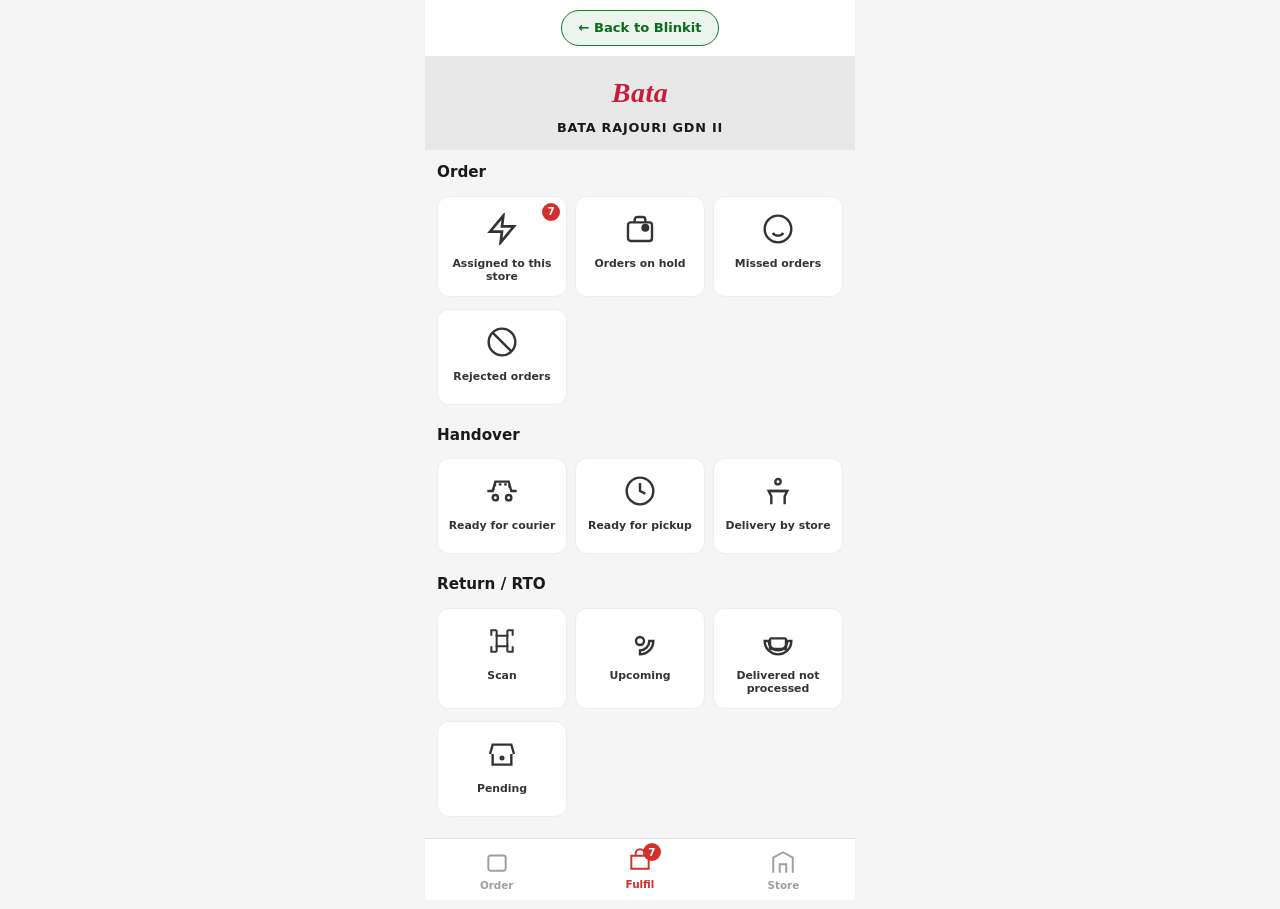
==== omuni-store/index.html @ cfdcaa96 "added store fulfillment" ====
<!DOCTYPE html>
<html lang="en">
<head>
  <meta charset="UTF-8" />
  <meta name="viewport" content="width=device-width, initial-scale=1, viewport-fit=cover" />
  <meta name="theme-color" content="#c62828" />
  <title>Omuni Store — Fulfil</title>
  <link rel="stylesheet" href="omuni-app.css" />
</head>
<body class="omuni-app omuni-app--home">
  <p class="omuni-back-blinkit">
    <a href="../index.html" class="omuni-back-blinkit__link">← Back to Blinkit</a>
  </p>
  <div class="omuni-home-brand">
    <p class="omuni-home-brand__logo">Bata</p>
    <p class="omuni-home-brand__store">BATA RAJOURI GDN II</p>
  </div>

  <main class="omuni-home-main">
    <section class="omuni-section" aria-labelledby="sec-order">
      <h2 class="omuni-section__title" id="sec-order">Order</h2>
      <div class="omuni-icon-grid">
        <a href="assigned.html" class="omuni-icon-tile">
          <span class="omuni-badge" aria-label="7 pending">7</span>
          <span class="omuni-icon-tile__glyph" aria-hidden="true">
            <svg viewBox="0 0 24 24" fill="none" stroke="currentColor" stroke-width="2"><path d="M13 2L3 14h9l-1 8 10-12h-9l1-8z"/></svg>
          </span>
          <span class="omuni-icon-tile__label">Assigned to this store</span>
        </a>
        <div class="omuni-icon-tile" role="button" tabindex="0">
          <span class="omuni-icon-tile__glyph" aria-hidden="true">
            <svg viewBox="0 0 24 24" fill="none" stroke="currentColor" stroke-width="1.8"><rect x="3" y="7" width="18" height="14" rx="2"/><path d="M8 7V5a2 2 0 012-2h4a2 2 0 012 2v2"/><circle cx="16" cy="11" r="3" fill="currentColor" stroke="none"/></svg>
          </span>
          <span class="omuni-icon-tile__label">Orders on hold</span>
        </div>
        <div class="omuni-icon-tile" role="button" tabindex="0">
          <span class="omuni-icon-tile__glyph" aria-hidden="true">
            <svg viewBox="0 0 24 24" fill="none" stroke="currentColor" stroke-width="1.8"><circle cx="12" cy="12" r="10"/><path d="M8 15s1.5 2 4 2 4-2 4-2M9 9h.01M15 9h.01"/></svg>
          </span>
          <span class="omuni-icon-tile__label">Missed orders</span>
        </div>
        <div class="omuni-icon-tile" role="button" tabindex="0">
          <span class="omuni-icon-tile__glyph" aria-hidden="true">
            <svg viewBox="0 0 24 24" fill="none" stroke="currentColor" stroke-width="1.8"><circle cx="12" cy="12" r="10"/><path d="M4.93 4.93l14.14 14.14"/></svg>
          </span>
          <span class="omuni-icon-tile__label">Rejected orders</span>
        </div>
      </div>
    </section>

    <section class="omuni-section" aria-labelledby="sec-handover">
      <h2 class="omuni-section__title" id="sec-handover">Handover</h2>
      <div class="omuni-icon-grid">
        <div class="omuni-icon-tile" role="button" tabindex="0">
          <span class="omuni-icon-tile__glyph" aria-hidden="true">
            <svg viewBox="0 0 24 24" fill="none" stroke="currentColor" stroke-width="1.8"><path d="M1 12h4l2-7h10l2 7h4"/><circle cx="7" cy="17" r="2"/><circle cx="17" cy="17" r="2"/><path d="M5 12l2-5h10l2 5" stroke-dasharray="2 2"/></svg>
          </span>
          <span class="omuni-icon-tile__label">Ready for courier</span>
        </div>
        <div class="omuni-icon-tile" role="button" tabindex="0">
          <span class="omuni-icon-tile__glyph" aria-hidden="true">
            <svg viewBox="0 0 24 24" fill="none" stroke="currentColor" stroke-width="1.8"><circle cx="12" cy="12" r="10"/><path d="M12 6v6l4 2"/></svg>
          </span>
          <span class="omuni-icon-tile__label">Ready for pickup</span>
        </div>
        <div class="omuni-icon-tile" role="button" tabindex="0">
          <span class="omuni-icon-tile__glyph" aria-hidden="true">
            <svg viewBox="0 0 24 24" fill="none" stroke="currentColor" stroke-width="1.8"><circle cx="12" cy="5" r="2"/><path d="M7 22v-6l-2-4h14l-2 4v6"/><path d="M5 12h14"/></svg>
          </span>
          <span class="omuni-icon-tile__label">Delivery by store</span>
        </div>
      </div>
    </section>

    <section class="omuni-section" aria-labelledby="sec-return">
      <h2 class="omuni-section__title" id="sec-return">Return / RTO</h2>
      <div class="omuni-icon-grid">
        <div class="omuni-icon-tile" role="button" tabindex="0">
          <span class="omuni-icon-tile__glyph" aria-hidden="true">
            <svg viewBox="0 0 24 24" fill="none" stroke="currentColor" stroke-width="1.5"><path d="M4 8V4h4M20 8V4h-4M4 16v4h4M20 16v4h-4"/><path d="M7 8h10M7 16h10M8 4v16M16 4v16"/></svg>
          </span>
          <span class="omuni-icon-tile__label">Scan</span>
        </div>
        <div class="omuni-icon-tile" role="button" tabindex="0">
          <span class="omuni-icon-tile__glyph" aria-hidden="true">
            <svg viewBox="0 0 24 24" fill="none" stroke="currentColor" stroke-width="1.8"><path d="M12 22a10 10 0 0010-10h-3a7 7 0 01-7 7v3z"/><circle cx="12" cy="12" r="3"/></svg>
          </span>
          <span class="omuni-icon-tile__label">Upcoming</span>
        </div>
        <div class="omuni-icon-tile" role="button" tabindex="0">
          <span class="omuni-icon-tile__glyph" aria-hidden="true">
            <svg viewBox="0 0 24 24" fill="none" stroke="currentColor" stroke-width="1.8"><path d="M12 22a10 10 0 01-10-10h3a7 7 0 0014 0h3a10 10 0 01-10 10z"/><rect x="6" y="10" width="12" height="8" rx="1"/></svg>
          </span>
          <span class="omuni-icon-tile__label">Delivered not processed</span>
        </div>
        <div class="omuni-icon-tile" role="button" tabindex="0">
          <span class="omuni-icon-tile__glyph" aria-hidden="true">
            <svg viewBox="0 0 24 24" fill="none" stroke="currentColor" stroke-width="1.8"><path d="M3 12l2-7h14l2 7M5 12v8h14v-8"/><circle cx="12" cy="15" r="1"/></svg>
          </span>
          <span class="omuni-icon-tile__label">Pending</span>
        </div>
      </div>
    </section>
  </main>

  <nav class="omuni-bottom-nav" aria-label="Main">
    <button type="button" class="omuni-bottom-nav__item">
      <span class="omuni-bottom-nav__icon" aria-hidden="true">
        <svg viewBox="0 0 24 24" width="26" height="26" fill="none" stroke="currentColor" stroke-width="1.8"><rect x="4" y="6" width="16" height="14" rx="2"/></svg>
      </span>
      Order
    </button>
    <a href="index.html" class="omuni-bottom-nav__item omuni-bottom-nav__item--active">
      <span class="omuni-bottom-nav__icon" aria-hidden="true">
        <span class="omuni-bottom-nav__badge omuni-badge">7</span>
        <svg viewBox="0 0 24 24" width="26" height="26" fill="none" stroke="currentColor" stroke-width="1.8"><path d="M4 8h16v12H4z"/><path d="M8 8V6a4 4 0 018 0v2"/></svg>
      </span>
      Fulfil
    </a>
    <button type="button" class="omuni-bottom-nav__item">
      <span class="omuni-bottom-nav__icon" aria-hidden="true">
        <svg viewBox="0 0 24 24" width="26" height="26" fill="none" stroke="currentColor" stroke-width="1.8"><path d="M3 22V8l9-5 9 5v14"/><path d="M9 22v-8h6v8"/></svg>
      </span>
      Store
    </button>
  </nav>
</body>
</html>
---- omuni-store/omuni-app.css ----
/* Omuni store fulfillment — mobile app UI (not Blinkit) */
:root {
  --omuni-red: #d32f2f;
  --omuni-red-dark: #b71c1c;
  --omuni-header-red: #c62828;
  --omuni-bg: #f5f5f5;
  --omuni-card: #ffffff;
  --omuni-text: #1a1a1a;
  --omuni-muted: #757575;
  --omuni-label: #9e9e9e;
  --omuni-orange: #e65100;
  --omuni-timer-green: #2e7d32;
  --omuni-bata-red: #c41e3a;
  --omuni-safe-bottom: env(safe-area-inset-bottom, 0px);
  --omuni-nav-h: 56px;
  font-family: system-ui, -apple-system, "Segoe UI", Roboto, "Helvetica Neue", Arial, sans-serif;
}

*,
*::before,
*::after {
  box-sizing: border-box;
}

html {
  -webkit-text-size-adjust: 100%;
}

body.omuni-app {
  margin: 0;
  min-height: 100vh;
  min-height: 100dvh;
  background: var(--omuni-bg);
  color: var(--omuni-text);
  font-size: 15px;
  line-height: 1.4;
  max-width: 430px;
  margin-left: auto;
  margin-right: auto;
}

.omuni-back-blinkit {
  margin: 0;
  padding: 10px 16px;
  text-align: center;
  background: #fff;
  border-bottom: 1px solid #e8e8e8;
}

.omuni-back-blinkit__link {
  display: inline-flex;
  align-items: center;
  justify-content: center;
  gap: 4px;
  padding: 8px 16px;
  border-radius: 999px;
  border: 1px solid #0c831f;
  background: rgba(12, 131, 31, 0.08);
  color: #0a6b19;
  font-size: 0.82rem;
  font-weight: 700;
  text-decoration: none;
}

.omuni-back-blinkit__link:active {
  background: rgba(12, 131, 31, 0.14);
}

a {
  color: inherit;
  text-decoration: none;
}

/* ----- App header (red) ----- */
.omuni-app-header {
  position: sticky;
  top: 0;
  z-index: 50;
  display: flex;
  align-items: center;
  justify-content: space-between;
  gap: 8px;
  min-height: 52px;
  padding: 10px 12px;
  background: var(--omuni-header-red);
  color: #fff;
}

.omuni-app-header__back {
  display: flex;
  align-items: center;
  justify-content: center;
  width: 40px;
  height: 40px;
  margin: -8px 0 -8px -4px;
  border: none;
  background: transparent;
  color: #fff;
  cursor: pointer;
  border-radius: 8px;
}

.omuni-app-header__back:hover {
  background: rgba(255, 255, 255, 0.12);
}

.omuni-app-header__title {
  flex: 1;
  margin: 0;
  font-size: 1rem;
  font-weight: 700;
  text-align: center;
  line-height: 1.25;
}

.omuni-app-header__actions {
  display: flex;
  align-items: center;
  gap: 4px;
}

.omuni-app-header__icon-btn {
  display: flex;
  align-items: center;
  justify-content: center;
  width: 40px;
  height: 40px;
  border: none;
  background: transparent;
  color: #fff;
  cursor: pointer;
  border-radius: 8px;
}

.omuni-app-header__icon-btn:hover {
  background: rgba(255, 255, 255, 0.12);
}

/* ----- Home: brand bar ----- */
.omuni-home-brand {
  background: #e8e8e8;
  padding: 16px 16px 14px;
  text-align: center;
}

.omuni-home-brand__logo {
  margin: 0 0 6px;
  font-family: Georgia, "Times New Roman", serif;
  font-size: 1.75rem;
  font-weight: 700;
  font-style: italic;
  color: var(--omuni-bata-red);
  letter-spacing: 0.02em;
}

.omuni-home-brand__store {
  margin: 0;
  font-size: 0.8rem;
  font-weight: 700;
  letter-spacing: 0.06em;
  color: var(--omuni-text);
}

/* ----- Home: sections ----- */
.omuni-home-main {
  padding: 12px 12px calc(var(--omuni-nav-h) + var(--omuni-safe-bottom) + 16px);
}

.omuni-section {
  margin-bottom: 20px;
}

.omuni-section__title {
  margin: 0 0 12px;
  font-size: 0.95rem;
  font-weight: 800;
  color: var(--omuni-text);
}

.omuni-icon-grid {
  display: grid;
  grid-template-columns: repeat(3, 1fr);
  gap: 12px 8px;
}

.omuni-icon-tile {
  display: flex;
  flex-direction: column;
  align-items: center;
  text-align: center;
  padding: 12px 6px;
  background: var(--omuni-card);
  border-radius: 12px;
  border: 1px solid #eee;
  min-height: 96px;
  position: relative;
  transition: background 0.15s ease;
}

.omuni-icon-tile:active {
  background: #fafafa;
}

.omuni-icon-tile__glyph {
  width: 40px;
  height: 40px;
  margin-bottom: 8px;
  display: flex;
  align-items: center;
  justify-content: center;
  color: #333;
}

.omuni-icon-tile__glyph svg {
  width: 32px;
  height: 32px;
}

.omuni-icon-tile__label {
  font-size: 0.68rem;
  font-weight: 600;
  line-height: 1.25;
  color: #333;
}

.omuni-badge {
  position: absolute;
  top: 6px;
  right: 6px;
  min-width: 18px;
  height: 18px;
  padding: 0 5px;
  border-radius: 999px;
  background: var(--omuni-red);
  color: #fff;
  font-size: 0.65rem;
  font-weight: 800;
  display: flex;
  align-items: center;
  justify-content: center;
}

/* ----- Bottom nav ----- */
.omuni-bottom-nav {
  position: fixed;
  left: 50%;
  transform: translateX(-50%);
  bottom: 0;
  width: 100%;
  max-width: 430px;
  display: flex;
  justify-content: space-around;
  align-items: stretch;
  min-height: var(--omuni-nav-h);
  padding-bottom: var(--omuni-safe-bottom);
  background: #fff;
  border-top: 1px solid #e0e0e0;
  z-index: 100;
}

.omuni-bottom-nav__item {
  flex: 1;
  display: flex;
  flex-direction: column;
  align-items: center;
  justify-content: center;
  gap: 4px;
  padding: 8px 4px;
  font-size: 0.65rem;
  font-weight: 600;
  color: #9e9e9e;
  border: none;
  background: transparent;
  cursor: pointer;
  font-family: inherit;
}

.omuni-bottom-nav__item--active {
  color: var(--omuni-red);
}

.omuni-bottom-nav__item--active .omuni-bottom-nav__icon {
  color: var(--omuni-red);
}

.omuni-bottom-nav__icon {
  position: relative;
  width: 26px;
  height: 26px;
  color: #9e9e9e;
}

.omuni-bottom-nav__item--active .omuni-bottom-nav__icon {
  position: relative;
}

.omuni-bottom-nav__item--active .omuni-bottom-nav__badge {
  position: absolute;
  top: -4px;
  right: -8px;
}

/* ----- Assigned list ----- */
.omuni-page {
  padding-bottom: calc(16px + var(--omuni-safe-bottom));
  min-height: 100vh;
  min-height: 100dvh;
  background: #fff;
}

.omuni-summary-row {
  display: flex;
  justify-content: space-between;
  align-items: center;
  padding: 12px 16px;
  background: #fff;
  border-bottom: 1px solid #e8e8e8;
  font-weight: 700;
  font-size: 0.9rem;
}

.omuni-assigned-list {
  list-style: none;
  margin: 0;
  padding: 0;
}

.omuni-assigned-list > li {
  margin: 0;
}

.omuni-consignment-card {
  display: grid;
  grid-template-columns: 72px 1fr 1fr;
  gap: 10px 12px;
  padding: 16px;
  border-bottom: 1px solid #f0f0f0;
  background: #fff;
  align-items: start;
}

.omuni-consignment-card--hyperlocal {
  border: 2px solid #f9a825;
  border-radius: 12px;
  border-bottom: 2px solid #f9a825;
  margin: 12px 12px 16px;
  box-shadow: 0 0 0 1px rgba(249, 168, 37, 0.35), 0 2px 8px rgba(249, 168, 37, 0.15);
  background: linear-gradient(180deg, #fffef5 0%, #fff 100%);
}

.omuni-field__value--type {
  color: #f57f17;
  font-weight: 800;
}

.omuni-consignment-card:active {
  background: #fafafa;
}

.omuni-consignment-card__thumb {
  width: 72px;
  height: 72px;
  border-radius: 8px;
  object-fit: cover;
  background: #f5f5f5;
  grid-row: 1 / -1;
  align-self: start;
}

a.omuni-consignment-card {
  cursor: pointer;
  text-decoration: none;
  color: inherit;
}

.omuni-consignment-card__col {
  display: flex;
  flex-direction: column;
  gap: 10px;
  min-width: 0;
}

.omuni-field__label {
  display: block;
  font-size: 0.65rem;
  color: var(--omuni-label);
  text-transform: capitalize;
  margin-bottom: 2px;
}

.omuni-field__value {
  font-size: 0.78rem;
  font-weight: 700;
  word-break: break-all;
}

.omuni-status {
  color: var(--omuni-orange);
  font-weight: 800;
  font-size: 0.78rem;
}

.omuni-timer {
  display: flex;
  gap: 6px;
  align-items: flex-end;
  margin-top: 4px;
}

.omuni-timer__unit {
  display: flex;
  flex-direction: column;
  align-items: center;
  gap: 4px;
}

.omuni-timer__box {
  min-width: 36px;
  padding: 6px 4px;
  border-radius: 6px;
  background: var(--omuni-timer-green);
  color: #fff;
  font-size: 0.85rem;
  font-weight: 800;
  text-align: center;
}

.omuni-timer__cap {
  font-size: 0.6rem;
  color: var(--omuni-muted);
  text-transform: lowercase;
}

.omuni-sla-label {
  font-size: 0.6rem;
  color: var(--omuni-muted);
  margin-bottom: 4px;
}

/* ----- Process consignment ----- */
.omuni-process-meta {
  padding: 16px;
  display: grid;
  grid-template-columns: 1fr 1fr;
  gap: 14px 16px;
  background: #fff;
}

.omuni-process-row {
  grid-column: 1 / -1;
}

.omuni-ordered-by {
  font-weight: 800;
  font-size: 1.15rem;
  letter-spacing: -0.03em;
  color: #9c27b0;
  font-style: italic;
}

.omuni-value-block {
  margin-top: 8px;
}

.omuni-value-block__hint {
  font-size: 0.75rem;
  color: var(--omuni-red);
  font-weight: 600;
}

.omuni-value-block__amount {
  font-size: 1.5rem;
  font-weight: 800;
  margin-top: 2px;
}

.omuni-product-card {
  margin: 0 16px 16px;
  padding: 14px;
  background: #fafafa;
  border-radius: 12px;
  border: 1px solid #eee;
  display: grid;
  grid-template-columns: 80px 1fr;
  gap: 12px;
}

.omuni-product-card__thumb {
  width: 80px;
  height: 80px;
  border-radius: 8px;
  object-fit: cover;
  background: #fff;
}

.omuni-product-card__brand {
  font-size: 0.7rem;
  color: var(--omuni-muted);
  margin-bottom: 4px;
}

.omuni-product-card__name {
  font-size: 0.82rem;
  font-weight: 800;
  line-height: 1.3;
  margin: 0 0 12px;
}

.omuni-attr-grid {
  display: grid;
  grid-template-columns: 1fr 1fr;
  gap: 8px 12px;
  font-size: 0.72rem;
}

.omuni-attr-grid span:first-child {
  color: var(--omuni-label);
}

.omuni-attr-grid span:nth-child(2) {
  font-weight: 700;
}

.omuni-actions {
  padding: 16px;
  padding-bottom: calc(16px + var(--omuni-safe-bottom));
  display: flex;
  flex-direction: column;
  gap: 12px;
}

.omuni-btn {
  display: block;
  width: 100%;
  padding: 14px 16px;
  border-radius: 8px;
  font-size: 0.95rem;
  font-weight: 800;
  font-family: inherit;
  text-align: center;
  border: none;
  cursor: pointer;
  letter-spacing: 0.02em;
}

.omuni-btn--primary {
  background: var(--omuni-red);
  color: #fff;
}

.omuni-btn--primary:active {
  filter: brightness(0.95);
}

.omuni-btn--secondary {
  background: #fff;
  color: var(--omuni-text);
  border: 1px solid #1a1a1a;
}

.omuni-btn--secondary:active {
  background: #f5f5f5;
}

.omuni-process-timer-row {
  display: flex;
  flex-wrap: wrap;
  align-items: flex-end;
  gap: 12px;
  margin-bottom: 8px;
}

a.omuni-btn {
  text-decoration: none;
  box-sizing: border-box;
}

/* ----- Scan to accept (barcode) ----- */
body.omuni-scan {
  max-width: 430px;
  margin-left: auto;
  margin-right: auto;
  min-height: 100vh;
  min-height: 100dvh;
  display: flex;
  flex-direction: column;
}

.omuni-scan__wrap {
  flex: 1;
  display: flex;
  flex-direction: column;
  min-height: 0;
}

.omuni-scan-header {
  flex-shrink: 0;
  display: flex;
  align-items: center;
  justify-content: space-between;
  gap: 8px;
  min-height: 52px;
  padding: 10px 12px;
}

.omuni-scan--camera .omuni-scan-header {
  background: #000;
}

.omuni-scan--manual .omuni-scan-header {
  background: #fff;
}

.omuni-scan-header__back {
  display: flex;
  align-items: center;
  justify-content: center;
  width: 40px;
  height: 40px;
  margin: -8px 0 -8px -4px;
  border: none;
  background: transparent;
  color: var(--omuni-header-red);
  border-radius: 8px;
}

.omuni-scan-header__back:active {
  opacity: 0.85;
}

.omuni-scan-header__spacer {
  flex: 1;
}

.omuni-scan-header__icon-btn {
  display: flex;
  align-items: center;
  justify-content: center;
  width: 40px;
  height: 40px;
  border: none;
  background: transparent;
  color: var(--omuni-header-red);
  border-radius: 8px;
  cursor: pointer;
}

.omuni-scan-header__icon-btn:active {
  opacity: 0.85;
}

.omuni-scan-tabs {
  flex-shrink: 0;
  display: flex;
  justify-content: stretch;
  padding: 8px 16px 16px;
  gap: 8px;
}

.omuni-scan--camera .omuni-scan-tabs {
  background: #000;
}

.omuni-scan--manual .omuni-scan-tabs {
  background: #fff;
}

.omuni-scan-tab {
  flex: 1;
  display: flex;
  flex-direction: column;
  align-items: center;
  justify-content: flex-start;
  gap: 8px;
  padding: 12px 8px;
  border: none;
  background: transparent;
  font-family: inherit;
  cursor: pointer;
  border-radius: 8px;
}

.omuni-scan-tab__icon {
  width: 36px;
  height: 36px;
  display: flex;
  align-items: center;
  justify-content: center;
}

.omuni-scan-tab__icon svg {
  width: 32px;
  height: 32px;
}

.omuni-scan-tab__label {
  font-size: 0.8rem;
  font-weight: 600;
  line-height: 1.2;
}

.omuni-scan--camera .omuni-scan-tab[data-scan-mode="camera"] .omuni-scan-tab__label {
  color: var(--omuni-header-red);
  font-weight: 800;
}

.omuni-scan--camera .omuni-scan-tab[data-scan-mode="camera"] .omuni-scan-tab__icon {
  color: var(--omuni-header-red);
}

.omuni-scan--camera .omuni-scan-tab[data-scan-mode="manual"] .omuni-scan-tab__label {
  color: #fff;
  font-weight: 600;
}

.omuni-scan--camera .omuni-scan-tab[data-scan-mode="manual"] .omuni-scan-tab__icon {
  color: #fff;
}

.omuni-scan--manual .omuni-scan-tab[data-scan-mode="manual"] .omuni-scan-tab__label {
  color: var(--omuni-header-red);
  font-weight: 800;
}

.omuni-scan--manual .omuni-scan-tab[data-scan-mode="manual"] .omuni-scan-tab__icon {
  color: var(--omuni-header-red);
}

.omuni-scan--manual .omuni-scan-tab[data-scan-mode="camera"] .omuni-scan-tab__label {
  color: #1a1a1a;
  font-weight: 600;
}

.omuni-scan--manual .omuni-scan-tab[data-scan-mode="camera"] .omuni-scan-tab__icon {
  color: #1a1a1a;
}

.omuni-scan-panel {
  flex: 1;
  display: none;
  flex-direction: column;
  min-height: 0;
}

.omuni-scan-panel.is-active {
  display: flex;
}

.omuni-scan--camera {
  background: #000;
  color: #fff;
}

.omuni-scan--manual {
  background: #fff;
  color: #1a1a1a;
}

.omuni-scan-viewport {
  flex: 1;
  min-height: 240px;
  margin: 0 16px;
  background: #0a0a0a;
  border-radius: 4px;
}

.omuni-scan-hint {
  flex-shrink: 0;
  padding: 24px 20px calc(24px + var(--omuni-safe-bottom));
  text-align: center;
  font-size: 0.95rem;
  font-weight: 600;
  color: #fff;
}

.omuni-scan-manual-body {
  flex: 1;
  display: flex;
  flex-direction: column;
  align-items: center;
  padding: 24px 20px calc(32px + var(--omuni-safe-bottom));
  gap: 28px;
}

.omuni-scan-barcode-row {
  display: flex;
  align-items: center;
  justify-content: center;
  gap: 12px;
}

.omuni-scan-barcode {
  display: block;
  height: 72px;
  width: auto;
  max-width: 100%;
}

.omuni-scan-help {
  flex-shrink: 0;
  width: 28px;
  height: 28px;
  border: none;
  border-radius: 50%;
  background: #e0e0e0;
  color: #757575;
  font-size: 0.95rem;
  font-weight: 700;
  line-height: 1;
  cursor: pointer;
  font-family: inherit;
}

.omuni-scan-help:active {
  background: #d0d0d0;
}

.omuni-scan-manual-form {
  width: 100%;
  max-width: 360px;
  display: flex;
  align-items: center;
  gap: 12px;
  border-bottom: 2px solid #1a1a1a;
  padding-bottom: 6px;
}

.omuni-scan-manual-input {
  flex: 1;
  border: none;
  background: transparent;
  font-size: 1rem;
  font-family: inherit;
  outline: none;
  min-width: 0;
  padding: 8px 0;
}

.omuni-scan-manual-input::placeholder {
  color: #bdbdbd;
  font-weight: 400;
}

.omuni-scan-manual-submit {
  flex-shrink: 0;
  width: 44px;
  height: 44px;
  border-radius: 50%;
  border: none;
  background: #e0e0e0;
  color: #9e9e9e;
  display: flex;
  align-items: center;
  justify-content: center;
  cursor: not-allowed;
  font-family: inherit;
  transition: background 0.15s ease, color 0.15s ease;
}

.omuni-scan-manual-submit:not(:disabled) {
  background: var(--omuni-red);
  color: #fff;
  cursor: pointer;
}

.omuni-scan-manual-submit:not(:disabled):active {
  filter: brightness(0.95);
}
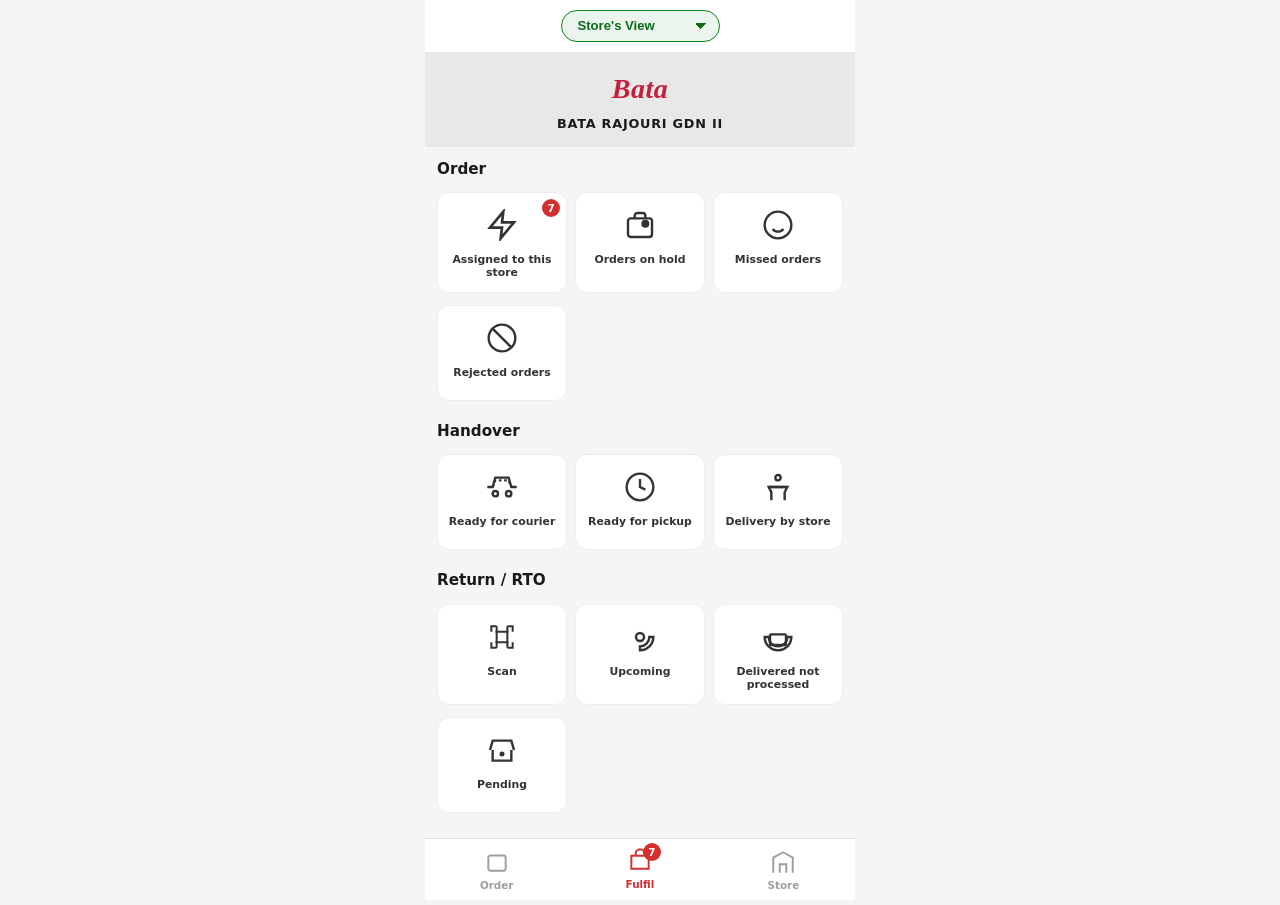
==== commit 331f0bcf: "added dropdown" ====
--- a/omuni-store/index.html
+++ b/omuni-store/index.html
@@ -9,7 +9,12 @@
 </head>
 <body class="omuni-app omuni-app--home">
   <p class="omuni-back-blinkit">
-    <a href="../index.html" class="omuni-back-blinkit__link">← Back to Blinkit</a>
+    <label class="omuni-view-switch" aria-label="Switch view">
+      <select class="omuni-view-switch__select" id="omuniViewSwitch">
+        <option value="customer">Customer's View</option>
+        <option value="store" selected>Store's View</option>
+      </select>
+    </label>
   </p>
   <div class="omuni-home-brand">
     <p class="omuni-home-brand__logo">Bata</p>
@@ -124,5 +129,19 @@
       Store
     </button>
   </nav>
+  <script>
+    (function () {
+      var sel = document.getElementById("omuniViewSwitch");
+      if (!sel) return;
+      sel.value = "store";
+      sel.addEventListener("change", function () {
+        var v = sel.value;
+        if (v === "customer") window.location.href = "../lifestyle-apparels.html";
+        else window.location.href = "index.html";
+      });
+    })();
+  </script>
+  <script src="../blinkit-omuni-sync.js"></script>
+  <script src="omuni-home-badges.js"></script>
 </body>
 </html>
--- a/omuni-store/omuni-app.css
+++ b/omuni-store/omuni-app.css
@@ -62,6 +62,35 @@
   text-decoration: none;
 }
 
+.omuni-view-switch {
+  display: inline-flex;
+  align-items: center;
+  justify-content: center;
+}
+
+.omuni-view-switch__select {
+  appearance: none;
+  -webkit-appearance: none;
+  border: 1px solid #0c831f;
+  background: rgba(12, 131, 31, 0.08);
+  color: #0a6b19;
+  font-size: 0.82rem;
+  font-weight: 800;
+  padding: 8px 36px 8px 16px;
+  border-radius: 999px;
+  cursor: pointer;
+  line-height: 1.1;
+  background-image: linear-gradient(45deg, transparent 50%, #0a6b19 50%),
+    linear-gradient(135deg, #0a6b19 50%, transparent 50%);
+  background-position: calc(100% - 18px) 50%, calc(100% - 12px) 50%;
+  background-size: 6px 6px, 6px 6px;
+  background-repeat: no-repeat;
+}
+
+.omuni-view-switch__select:active {
+  background-color: rgba(12, 131, 31, 0.14);
+}
+
 .omuni-back-blinkit__link:active {
   background: rgba(12, 131, 31, 0.14);
 }
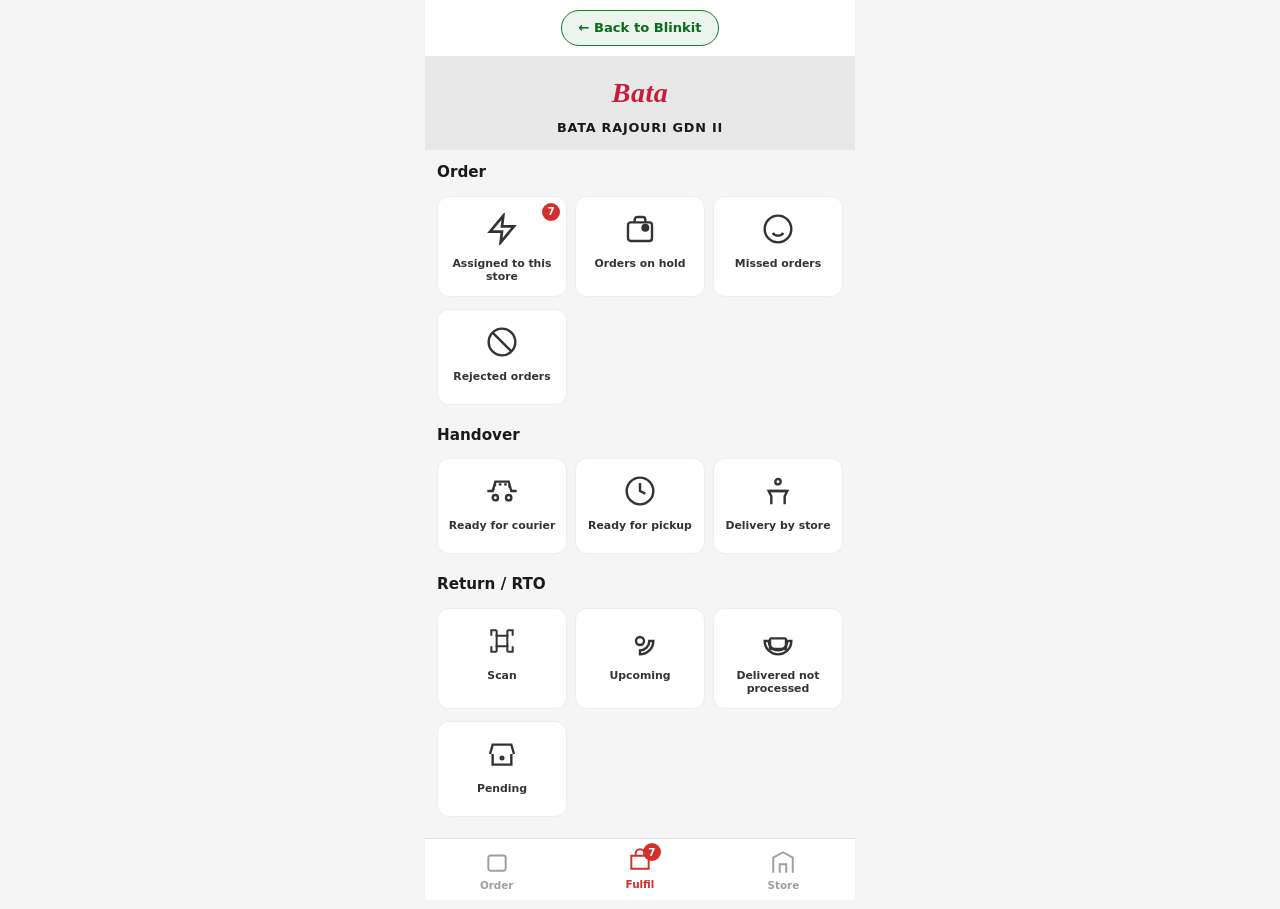
==== commit 7b190f94: "UI Fixes" ====
--- a/omuni-store/index.html
+++ b/omuni-store/index.html
@@ -9,12 +9,7 @@
 </head>
 <body class="omuni-app omuni-app--home">
   <p class="omuni-back-blinkit">
-    <label class="omuni-view-switch" aria-label="Switch view">
-      <select class="omuni-view-switch__select" id="omuniViewSwitch">
-        <option value="customer">Customer's View</option>
-        <option value="store" selected>Store's View</option>
-      </select>
-    </label>
+    <a href="../lifestyle-apparels.html" class="omuni-back-blinkit__link">← Back to Blinkit</a>
   </p>
   <div class="omuni-home-brand">
     <p class="omuni-home-brand__logo">Bata</p>
@@ -129,18 +124,6 @@
       Store
     </button>
   </nav>
-  <script>
-    (function () {
-      var sel = document.getElementById("omuniViewSwitch");
-      if (!sel) return;
-      sel.value = "store";
-      sel.addEventListener("change", function () {
-        var v = sel.value;
-        if (v === "customer") window.location.href = "../lifestyle-apparels.html";
-        else window.location.href = "index.html";
-      });
-    })();
-  </script>
   <script src="../blinkit-omuni-sync.js"></script>
   <script src="omuni-home-badges.js"></script>
 </body>
--- a/omuni-store/omuni-app.css
+++ b/omuni-store/omuni-app.css
@@ -91,6 +91,8 @@
   background-color: rgba(12, 131, 31, 0.14);
 }
 
+/* View dropdown removed on store pages (back link only). */
+
 .omuni-back-blinkit__link:active {
   background: rgba(12, 131, 31, 0.14);
 }
